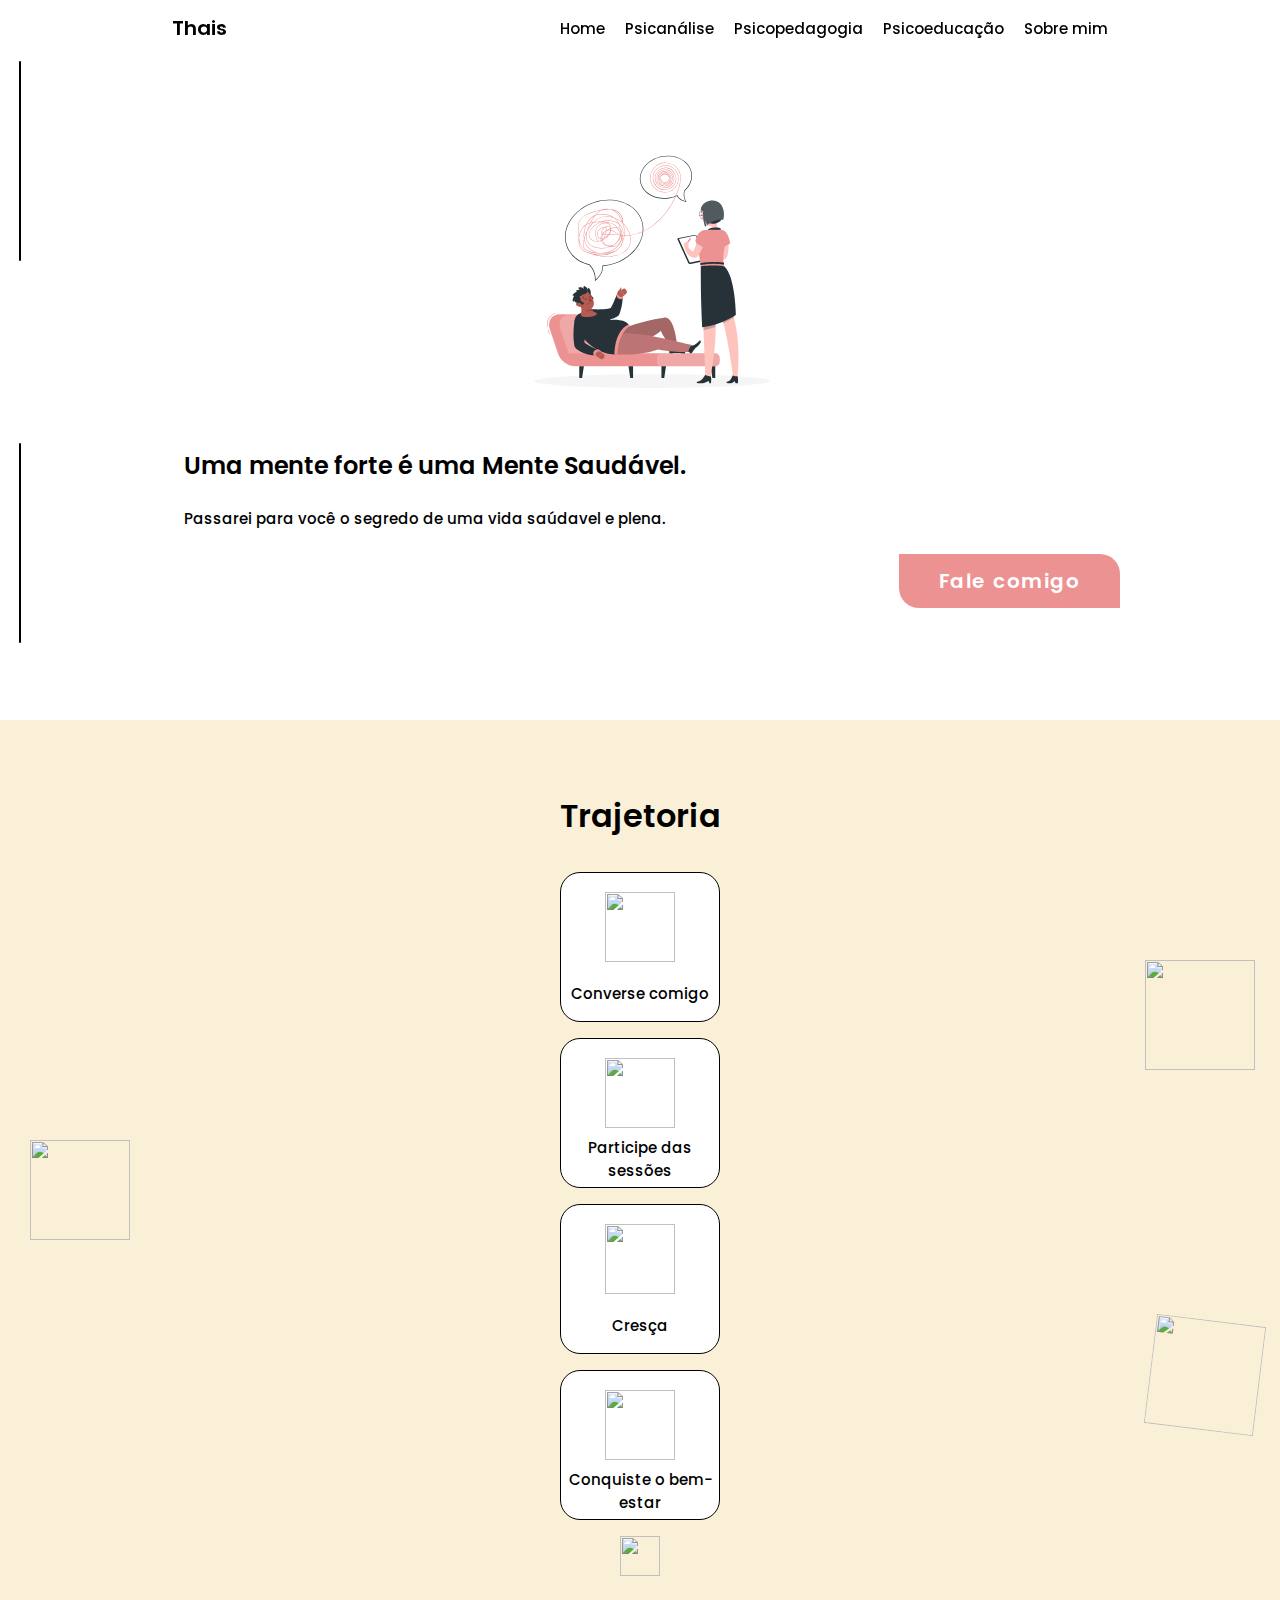
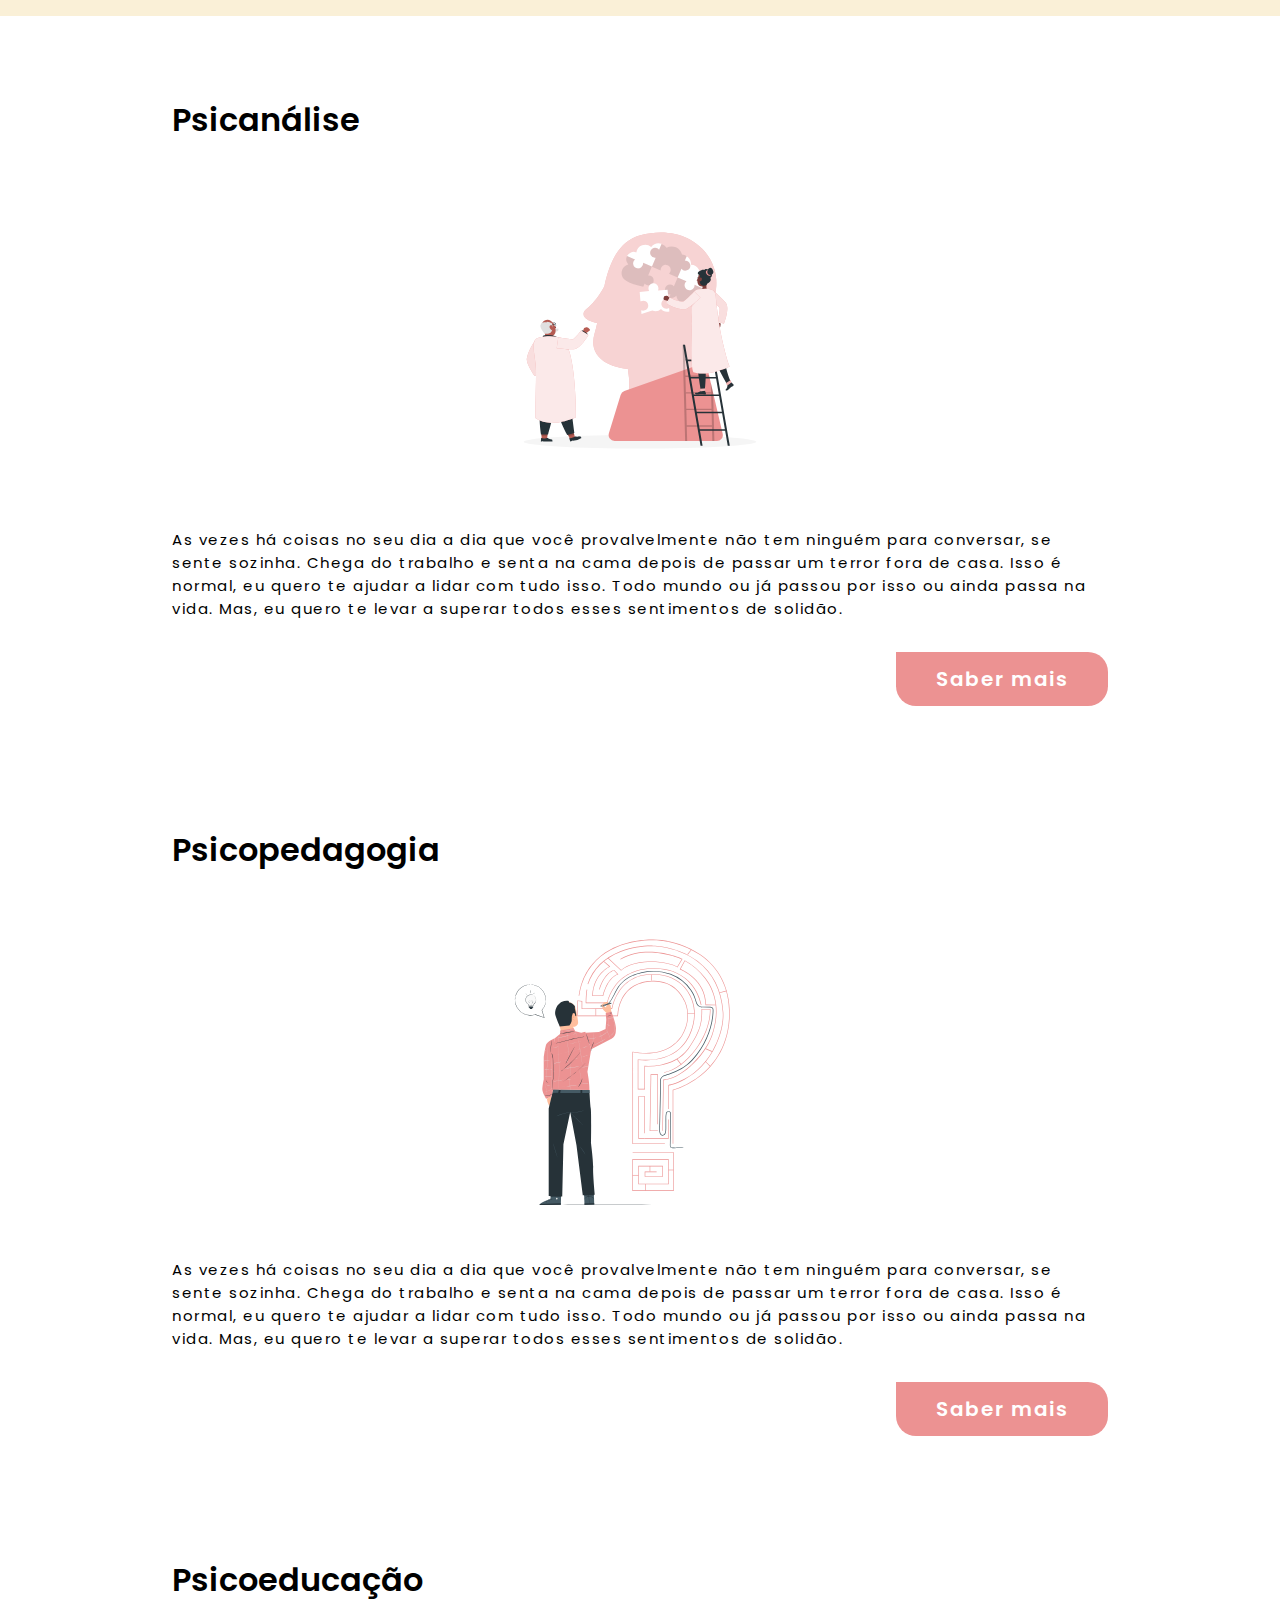
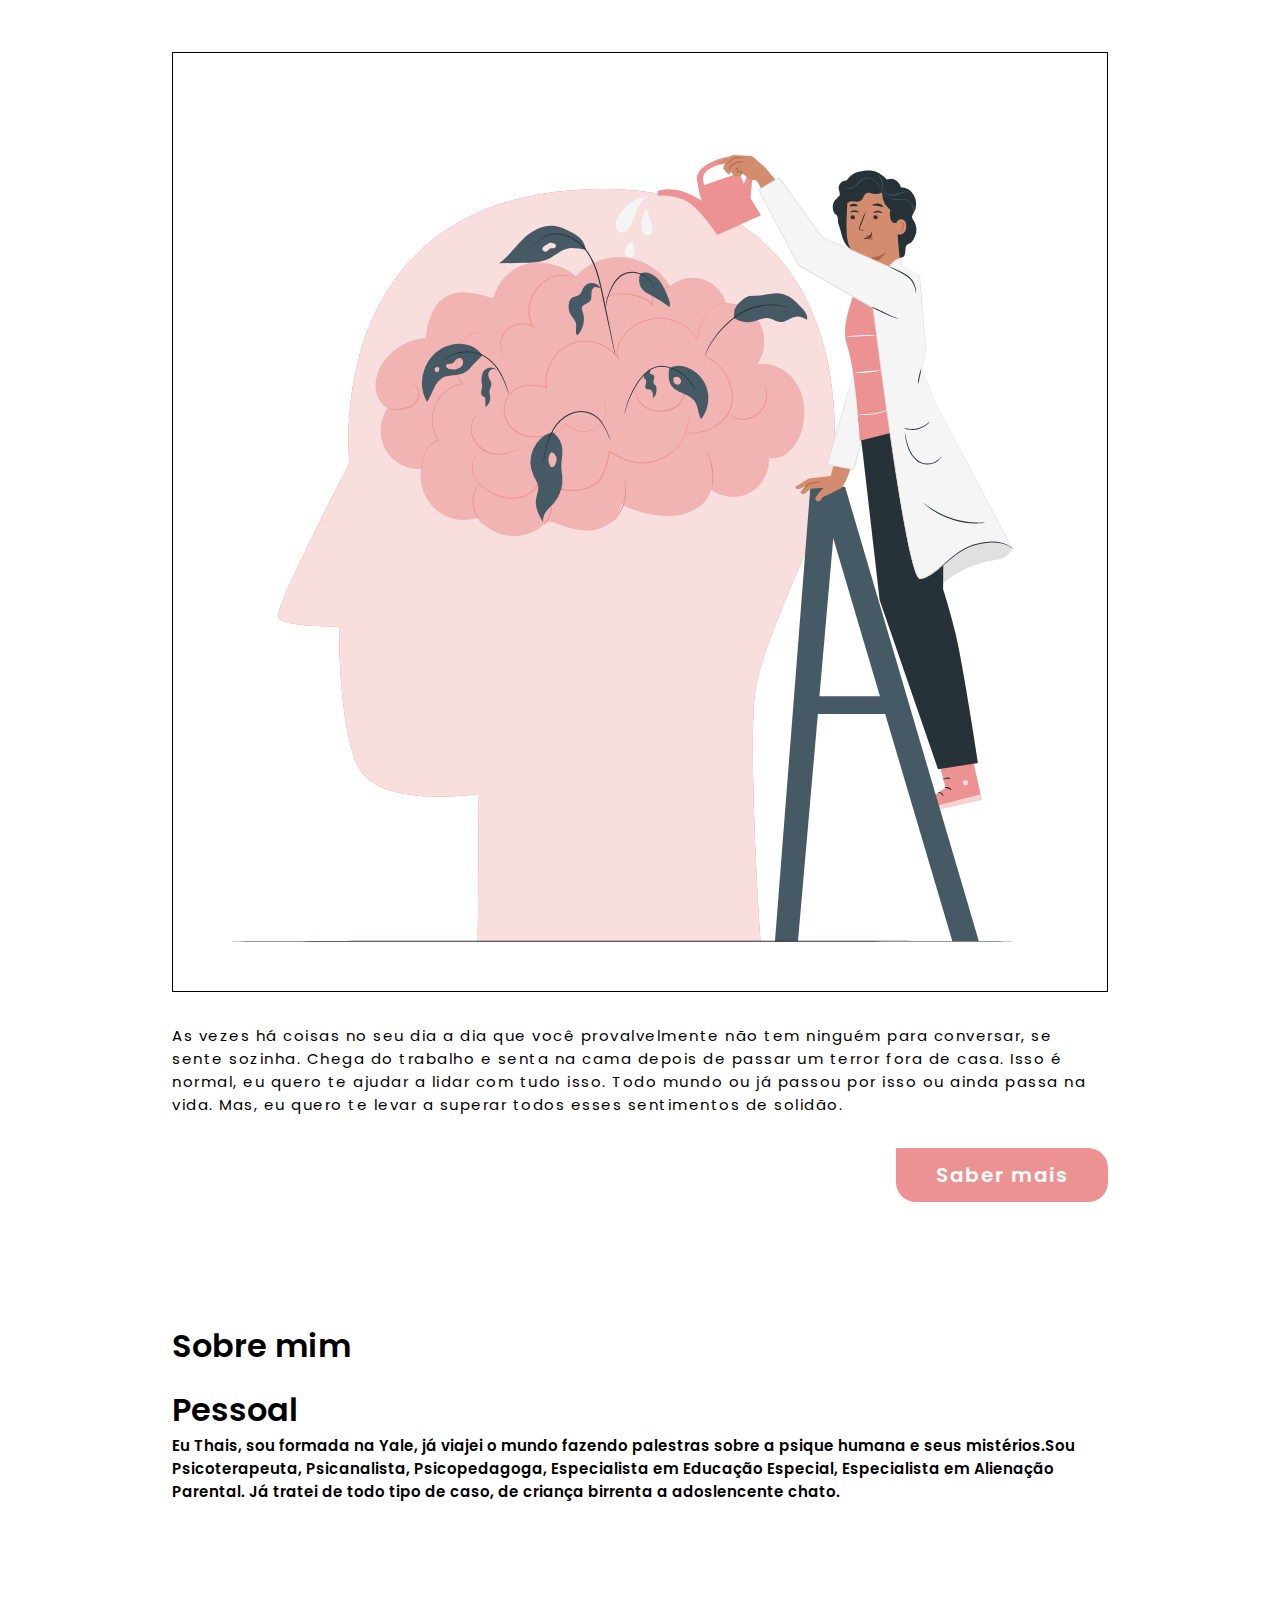
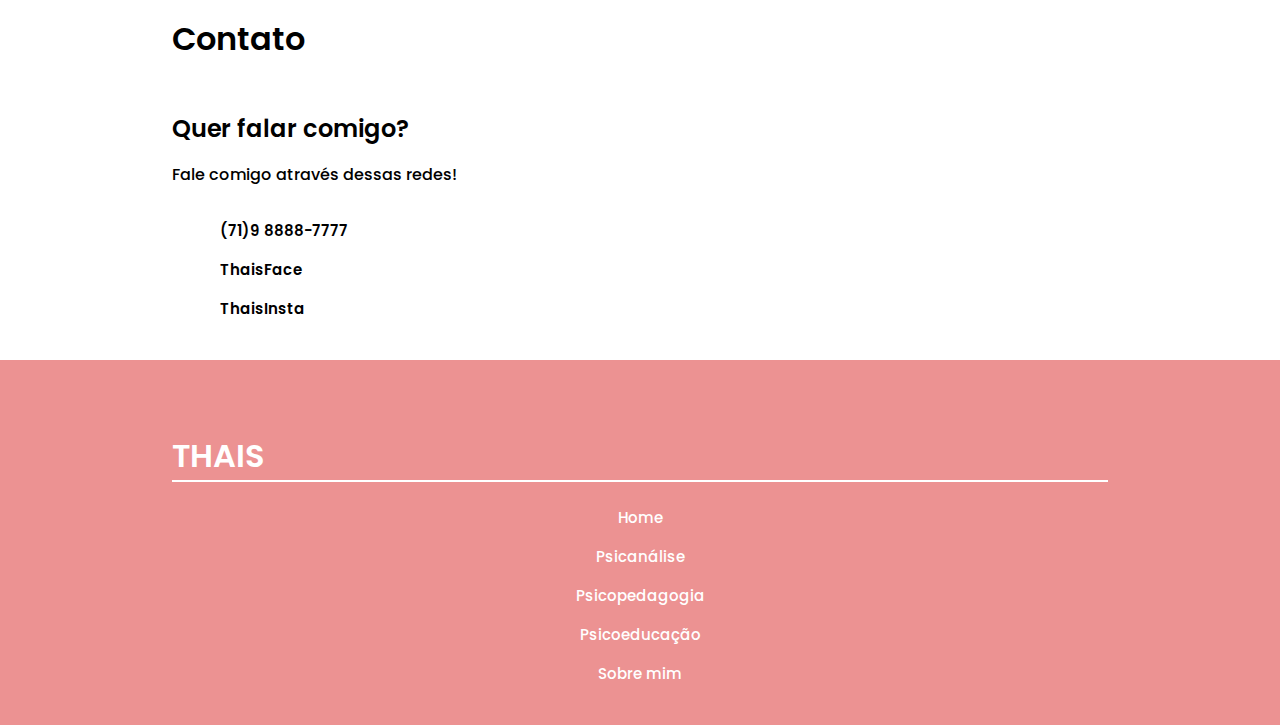
==== index.html @ 8350674f "Consertando responsividade" ====
<!DOCTYPE html>
<html lang="en">
  <head>
    <meta charset="UTF-8" />
    <meta http-equiv="X-UA-Compatible" content="IE=edge" />
    <meta name="viewport" content="width=device-width, initial-scale=1.0" />
    <!-- Link font -->
    <link rel="preconnect" href="https://fonts.googleapis.com" />
    <link rel="preconnect" href="https://fonts.gstatic.com" crossorigin />
    <link
      href="https://fonts.googleapis.com/css2?family=Poppins:wght@300;400;500;600;700&display=swap"
      rel="stylesheet"
    />
    <!-- Link css -->
    <link rel="stylesheet" href="./css/index.css" />

    <title>Thais - PsicoProfissional</title>
  </head>
  <body>
    <header class="header" id="header">
      <nav class="nav container">
        <a href="#" class="nav__logo">Thais</a>
        <div class="nav__container menu">
          <ul class="nav__ul">
            <li class="nav__item">
              <a href="#" class="nav__link">Home</a>
            </li>
            <li class="nav__item">
              <a href="#" class="nav__link">Psicanálise</a>
            </li>
            <li class="nav__item">
              <a href="#" class="nav__link">Psicopedagogia</a>
            </li>
            <li class="nav__item">
              <a href="#" class="nav__link">Psicoeducação</a>
            </li>
            <li class="nav__item">
              <a href="#" class="nav__link">Sobre mim</a>
            </li>
          </ul>
          <box-icon name="x" class="close"></box-icon>
        </div>
        <box-icon name="grid-alt" class="toggle"></box-icon>
      </nav>
    </header>

    <main class="main">
      <section class="home section">
        <img src="./assets/images/blob (3).svg" alt="Blob3" class="blob3" />
        <div class="home__container container">
          <div class="one">
            <div class="img1">
              <img src="/assets/images/image1.svg" alt="">
            </div>
            <!-- <div class="img2"></div> -->
          </div>
          <div class="two">
            <h1>Uma mente forte é uma Mente Saudável.</h1>
            <p>Passarei para você o segredo de uma vida saúdavel e plena.</p>
            <button class="btn-fale-cmg button">Fale comigo</button>
          </div>
        </div>
        <div class="redes">
          <div class="line"></div>
          <div class="social">
            <a href="#" target="_blank" rel="noopener noreferrer">
              <img src="./assets/images/Whatsapp.svg" alt="" />
            </a>
            <a href="#" target="_blank" rel="noopener noreferrer">
              <img src="./assets/images/Facebook.svg" alt="" />
            </a>
            <a href="#" target="_blank" rel="noopener noreferrer">
              <img src="./assets/images/Instagram.svg" alt="" />
            </a>
          </div>
          <div class="line"></div>
        </div>
      </section>

      <div class="three__home section">
        <h1>Trajetoria</h1>
        <img src="./assets/images/CurlyLine1.svg" class="curly1" alt="" />
        <img src="./assets/images/CurlyLine2.svg" class="curly2" alt="" />
        <img src="./assets/images/CurlyLine3.svg" class="curly3" alt="" />

        <div class="boxes">
          <div class="box">
            <img src="./assets/images/Smile.svg" alt="" />
            <p>Converse comigo</p>
          </div>
          <div class="box">
            <img src="./assets/images/Heart.svg" alt="" />
            <p>Participe das sessões</p>
          </div>
          <div class="box">
            <img src="./assets/images/Grow.svg" alt="" />
            <p>Cresça</p>
          </div>
          <div class="box">
            <img src="./assets/images/Pray.svg" alt="" />
            <p>Conquiste o bem-estar</p>
          </div>
          <img src="./assets/images/Crown.svg" class="crown" alt="" />
        </div>
      </div>

      <section class="psicanalise section">
        <div class="psicanalise__container container">
          <h1 class="section-title">Psicanálise</h1>
          <div class="one">
            <img src="/assets/images/image2.svg" alt="">
          </div>
          <div class="two">
            <p
              >As vezes há coisas no seu dia a dia que você provalvelmente não
              tem ninguém para conversar, se sente sozinha. Chega do trabalho e
              senta na cama depois de passar um terror fora de casa. Isso é
              normal, eu quero te ajudar a lidar com tudo isso. Todo mundo ou já
              passou por isso ou ainda passa na vida. Mas, eu quero te levar a
              superar todos esses sentimentos de solidão.</p
            >
          </div>
          <div class="three">
            <button class="button">Saber mais</button>
          </div>
        </div>
      </section>

      <section class="psicopedagogia section">
        <div class="psicopedagogia__container container">
          <h1 class="section-title">Psicopedagogia</h1>
          <div class="one">
            <img src="/assets/images/image3.svg" alt="">
          </div>
          <div class="two">
            <p
              >As vezes há coisas no seu dia a dia que você provalvelmente não
              tem ninguém para conversar, se sente sozinha. Chega do trabalho e
              senta na cama depois de passar um terror fora de casa. Isso é
              normal, eu quero te ajudar a lidar com tudo isso. Todo mundo ou já
              passou por isso ou ainda passa na vida. Mas, eu quero te levar a
              superar todos esses sentimentos de solidão.</p
            >
          </div>
          <div class="three">
            <button class="button">Saber mais</button>
          </div>
        </div>
      </section>

      <section class="psicoeducacao section">
        <div class="psicoeducacao__container container">
          <h1 class="section-title">Psicoeducação</h1>
          <div class="one">
            <img src="/assets/images/image4.svg" alt="">
          </div>
          <div class="two">
            <p
              >As vezes há coisas no seu dia a dia que você provalvelmente não
              tem ninguém para conversar, se sente sozinha. Chega do trabalho e
              senta na cama depois de passar um terror fora de casa. Isso é
              normal, eu quero te ajudar a lidar com tudo isso. Todo mundo ou já
              passou por isso ou ainda passa na vida. Mas, eu quero te levar a
              superar todos esses sentimentos de solidão.</p
            >
          </div>
          <div class="three">
            <button class="button">Saber mais</button>
          </div>
        </div>
      </section>

      <section class="about section">
        <div class="about__container container">
          <h1 class="section-title">Sobre mim</h1>
          <div class="one"></div>
          <div class="two">
            <h1 class="titleChange">Pessoal</h1>
            <p class="textChange"
              >Eu Thais, sou formada na Yale, já viajei o mundo fazendo
              palestras sobre a psique humana e seus mistérios.Sou
              Psicoterapeuta, Psicanalista, Psicopedagoga, Especialista em
              Educação Especial, Especialista em Alienação Parental. Já tratei
              de todo tipo de caso, de criança birrenta a adoslencente chato.</p
            >
          </div>
          <div class="three">
            <div class="toggleOne"></div>
            <div class="toggleTwo"></div>
          </div>
        </div>
      </section>

      <section class="contato section">
        <div class="contato__container container">
          <h1>Contato</h1>
          <div class="one">
            <h1>Quer falar comigo?</h1>
            <h2>Fale comigo através dessas redes!</h2>
          </div>
          <div class="two">
            <div class="redes">
              <a href="#" target="_blank" rel="noopener noreferrer">
                <img src="./assets/images/Whatsapp2.svg" alt="" />
                <p>(71)9 8888-7777</p>
              </a>
              <a href="#" target="_blank" rel="noopener noreferrer">
                <img src="./assets/images/Facebook2.svg" alt="" />
                <p>ThaisFace</p>
              </a>
              <a href="#" target="_blank" rel="noopener noreferrer">
                <img src="./assets/images/Instagram2.svg" alt="" />
                <p>ThaisInsta</p>
              </a>
            </div>
          </div>
        </div>
      </section>
    </main>

    <footer class="footer section">
      <div class="footer__container container">
        <div class="one">
          <h1>thais</h1>
        </div>
        <div class="two">
          <ul>
            <a href="#home">
              <li>Home</li>
            </a>
            <a href="#psicanalise">
              <li>Psicanálise</li>
            </a>
            <a href="#psicopedagogia">
              <li>Psicopedagogia</li>
            </a>
            <a href="#psicoeducacao">
              <li>Psicoeducação</li>
            </a>
            <a href="#about">
              <li>Sobre mim</li>
            </a>
          </ul>
        </div>
      </div>
    </footer>

    <script type="module" src="js/index.js"></script>
    <!-- Link Icons -->
    <script src="https://unpkg.com/boxicons@2.1.2/dist/boxicons.js"></script>
  </body>
</html>
---- css/index.css ----
* {
  padding: 0;
  margin: 0;
  box-sizing: border-box;
}

html {
  scroll-behavior: smooth;
}

body {
  background-color: #fff;
}

h1,
h2,
h3,
h4 {
  font-family: "Poppins", sans-serif;
  font-weight: 600;
  text-decoration: none;
  cursor: default;
  pointer-events: none;
}

p {
  font-family: "Poppins", sans-serif;
  font-size: 0.938rem;
  font-weight: 600;
  cursor: default;
  pointer-events: none;
}

ul {
  list-style: none;
}

input,
textarea,
button {
  outline: none;
  border: none;
  background-color: #fff;
}

button {
  cursor: pointer;
}

img {
  width: 100%;
}

a {
  color: #000;
  text-decoration: none;
  cursor: pointer;
}

.container {
  width: 100%;
  max-width: 968px;
  padding: 0 1rem;
}

.section {
  padding: 4.5rem 0 2.5rem;
  height: calc(100% + 100vh);
  display: flex;
  align-items: flex-start;
  justify-content: center;
}

.section-title {
  margin: 0.5rem 0 1rem 0;
}

.show-menu {
  right: 0 !important;
  transition: ease-in-out 0.3s;
}

.button {
  background-color: #ec9292;
  color: #fff;
  font-family: "Poppins", sans-serif;
  font-size: 1.25rem;
  font-weight: 600;
  letter-spacing: 1.5px;
  transition: ease-in-out 0.3s;
}

.colorOrange {
  background-color: #ffd9c0 !important;
  transition: ease-in-out 0.3s;
}

.colorGray {
  background-color: rgb(190, 190, 190) !important;
  transition: ease-in-out 0.3s;
}

.header {
  position: fixed;
  top: 0;
  left: 0;
  width: 100%;
  height: 3.5rem;
  z-index: 100;
  background: transparent;
  backdrop-filter: blur(4px);
  display: flex;
  align-items: center;
  justify-content: center;
  flex-direction: row;
}
.header .nav {
  height: 100%;
  display: flex;
  align-items: center;
  justify-content: space-between;
  flex-direction: row;
}
.header .nav__logo {
  font-family: "Poppins", sans-serif;
  font-size: 1.25rem;
  font-weight: 600;
}
.header .nav__container {
  position: relative;
}
@media (max-width: 47.9375rem) {
  .header .nav__container {
    position: fixed;
    top: 0;
    right: -80%;
    width: 70%;
    height: 100vh;
    z-index: 100;
    background-color: #fff;
    box-shadow: -1px 0px 5px 0px rgba(255, 217, 192, 0.6980392157);
    transition: ease-in-out 0.3s;
  }
}
.header .nav__ul {
  display: flex;
  align-items: flex-start;
  justify-content: center;
  flex-direction: column;
  row-gap: 2rem;
  padding: 4rem 0 0 2rem;
}
@media (min-width: 48rem) {
  .header .nav__ul {
    align-items: center;
    flex-direction: row;
    column-gap: 1.25rem;
    padding: 0;
  }
}
.header .nav__item {
  font-family: "Poppins", sans-serif;
  font-size: 0.938rem;
  font-weight: 500;
}
.header .nav__link {
  position: relative;
  transition: ease-in-out 0.3s;
}
.header .nav__link::before {
  content: "";
  position: absolute;
  bottom: -3.5px;
  left: 0;
  background-color: #faf0d7;
  width: 100%;
  height: 3px;
  transform: scaleX(0);
  transform-origin: left;
  transition: transform;
  transition: ease-in-out 0.3s;
  border-radius: 1rem;
}
.header .nav__link:hover::before {
  transform: scaleX(1);
}

@media (min-width: 48rem) {
  .toggle,
.close {
    display: none;
  }
}

.close {
  position: absolute;
  top: 30px;
  right: 35px;
  font-family: "Poppins", sans-serif;
  font-size: 1rem;
  font-weight: 400;
}

.home {
  position: relative;
  overflow: hidden;
  padding-left: 1.5rem;
  margin-top: 3.5rem;
  flex-direction: column;
}
@media (min-width: 48rem) {
  .home {
    flex-direction: row;
  }
}
.home .blob3 {
  z-index: -1;
  position: absolute;
  width: 43.75rem;
  top: -150px;
  left: -70px;
}
.home .redes {
  position: absolute;
  left: 0;
  top: 0;
  display: flex;
  align-items: center;
  justify-content: center;
  flex-direction: row;
  flex-direction: column;
  width: 30px;
  height: 100%;
  row-gap: 2rem;
  padding-left: 10px;
}
.home .redes .line {
  background-color: #000;
  height: 12.5rem;
  width: 2px;
  border-radius: 30px;
}
.home .redes .social {
  display: flex;
  align-items: center;
  justify-content: center;
  flex-direction: row;
  flex-direction: column;
  row-gap: 2rem;
  width: 1.875rem;
}
.home__container {
  display: grid;
  gap: 1rem;
  grid-template-columns: 1fr;
  grid-template-rows: 1fr auto;
}
.home__container .one {
  display: grid;
  gap: 0;
  grid-template-columns: repeat(2, 1fr);
  grid-template-rows: repeat(2, 1fr);
}
.home__container .one .img1 {
  grid-column: 1/span 2;
  grid-row: 1/span 2;
  justify-self: center;
}
.home__container .one .img1 img {
  height: 100%;
}
.home__container .one .img2 {
  border-radius: 0 20px 20px 20px;
  grid-column: 1/span 2;
  grid-row: 1/span 2;
  justify-self: center;
  margin: 10rem 4rem 0 0;
}
.home__container .two {
  display: grid;
  gap: 1.5rem;
  grid-template-columns: repeat(2, 1fr);
  grid-template-rows: auto auto 1fr;
}
.home__container .two h1 {
  font-family: "Poppins", sans-serif;
  font-size: 1.5rem;
  font-weight: 600;
  grid-column: 1/span 2;
  grid-row: 1;
}
.home__container .two p {
  font-family: "Poppins", sans-serif;
  font-size: 0.938rem;
  font-weight: 500;
  grid-column: 1/span 2;
  grid-row: 2;
}
.home__container .two button {
  grid-column: 1/span 2;
  grid-row: 3;
  justify-self: flex-end;
  padding: 0.75rem 2.5rem;
  border-radius: 0 20px 0 20px;
}
.home__container .two button:hover {
  background-color: #f4bfbf;
}

.three__home {
  background-color: #faf0d7;
  width: 100%;
  margin-top: 4.5rem;
  display: grid;
  gap: 2rem;
  position: relative;
}
.three__home .curly1,
.three__home .curly2,
.three__home .curly3 {
  width: 100px;
  height: 100px;
  position: absolute;
}
.three__home .curly1 {
  top: 15rem;
  right: 1.5625rem;
}
.three__home .curly2 {
  top: 26.25rem;
  left: 1.875rem;
}
.three__home .curly3 {
  top: 37.5rem;
  right: 1.25rem;
  transform: rotate(7deg);
}
.three__home .curly1,
.three__home .curly3 {
  width: 110px;
  height: 110px;
}
.three__home .crown {
  width: 40px;
  height: 40px;
  bottom: 0;
  left: 10.3125rem;
}
.three__home .boxes {
  display: grid;
  gap: 1rem;
  grid-template-columns: 1fr;
  justify-items: center;
}
.three__home .boxes .box {
  border: 1px solid #000;
  height: 9.375rem;
  width: 10rem;
  display: grid;
  gap: 0;
  grid-template-columns: 1fr;
  grid-template-rows: 1fr 30%;
  justify-items: center;
  align-items: center;
  border-radius: 20px;
  padding: 0.5rem 0;
  background-color: #fff;
}
.three__home .boxes .box img {
  width: 4.375rem;
  height: 4.375rem;
}
.three__home .boxes .box p {
  font-family: "Poppins", sans-serif;
  font-size: 0.938rem;
  font-weight: 500;
  text-align: center;
}

.psicanalise__container {
  display: grid;
  gap: 2rem;
  grid-template-columns: 1fr;
  grid-template-rows: 1fr auto auto;
}
.psicanalise__container h1 {
  font-family: "Poppins", sans-serif;
  font-size: 2rem;
  font-weight: 600;
}
.psicanalise__container .one {
  justify-self: center;
}
.psicanalise__container .two p {
  font-family: "Poppins", sans-serif;
  font-size: 0.938rem;
  font-weight: 400;
  letter-spacing: 1.5px;
  align-self: center;
}
.psicanalise__container .three {
  display: grid;
  gap: 2rem;
  grid-template-columns: repeat(2, 1fr);
}
.psicanalise__container .three button {
  grid-column: 1/span 2;
  justify-self: flex-end;
  border-radius: 0 20px 20px 20px;
  padding: 0.75rem 2.5rem;
}

.psicopedagogia__container {
  position: relative;
  display: grid;
  gap: 2rem;
  grid-template-columns: 1fr;
  grid-template-rows: 1fr auto auto;
}
.psicopedagogia__container h1 {
  font-family: "Poppins", sans-serif;
  font-size: 2rem;
  font-weight: 600;
}
.psicopedagogia__container .one {
  justify-self: center;
}
.psicopedagogia__container .two p {
  font-family: "Poppins", sans-serif;
  font-size: 0.938rem;
  font-weight: 400;
  letter-spacing: 1.5px;
  align-self: center;
}
.psicopedagogia__container .three {
  display: grid;
  gap: 2rem;
  grid-template-columns: repeat(2, 1fr);
}
.psicopedagogia__container .three button {
  grid-column: 1/span 2;
  justify-self: flex-end;
  border-radius: 0 20px 20px 20px;
  padding: 0.75rem 2.5rem;
}

.psicoeducacao__container {
  display: grid;
  gap: 2rem;
  grid-template-columns: 1fr;
  grid-template-rows: 1fr auto auto;
  position: relative;
}
.psicoeducacao__container h1 {
  font-family: "Poppins", sans-serif;
  font-size: 2rem;
  font-weight: 600;
}
.psicoeducacao__container .one {
  border: 1px solid #000;
}
.psicoeducacao__container .two p {
  font-family: "Poppins", sans-serif;
  font-size: 0.938rem;
  font-weight: 400;
  letter-spacing: 1.5px;
  align-self: center;
}
.psicoeducacao__container .three {
  display: grid;
  gap: 2rem;
  grid-template-columns: repeat(2, 1fr);
}
.psicoeducacao__container .three button {
  grid-column: 1/span 2;
  justify-self: flex-end;
  border-radius: 0 20px 20px 20px;
  padding: 0.75rem 2.5rem;
}

.contato__container {
  display: grid;
  gap: 2rem;
  grid-template-columns: 1fr;
  grid-template-rows: 1fr auto;
}
.contato__container h1 {
  font-family: "Poppins", sans-serif;
  font-size: 2rem;
  font-weight: 600;
}
.contato__container .one h1 {
  font-family: "Poppins", sans-serif;
  font-size: 1.5rem;
  font-weight: 600;
  padding: 1rem 0;
}
.contato__container .one h2 {
  font-family: "Poppins", sans-serif;
  font-size: 1rem;
  font-weight: 500;
}
.contato__container .two .redes {
  display: grid;
  gap: 1rem;
  grid-template-columns: 1fr;
  grid-template-rows: auto auto 1fr;
  width: 100%;
}
.contato__container .two .redes a {
  display: grid;
  gap: 0.5rem;
  grid-template-columns: auto 1fr;
  align-items: center;
}
.contato__container .two .redes a img {
  width: 2.5rem;
}

.footer {
  background-color: #ec9292;
}
.footer__container {
  display: grid;
  gap: 1.5rem;
  grid-template-columns: 1fr;
  grid-template-rows: 1fr auto;
}
.footer__container .one h1,
.footer__container .one a,
.footer__container .two h1,
.footer__container .two a {
  color: #fff;
}
.footer__container .one h1 {
  text-transform: uppercase;
  border-bottom: 2px solid #fff;
}
.footer__container .two ul {
  display: grid;
  gap: 1rem;
}
.footer__container .two ul a {
  text-align: center;
}
.footer__container .two ul a li {
  font-family: "Poppins", sans-serif;
  font-size: 0.938rem;
  font-weight: 500;
}

/*# sourceMappingURL=index.css.map */
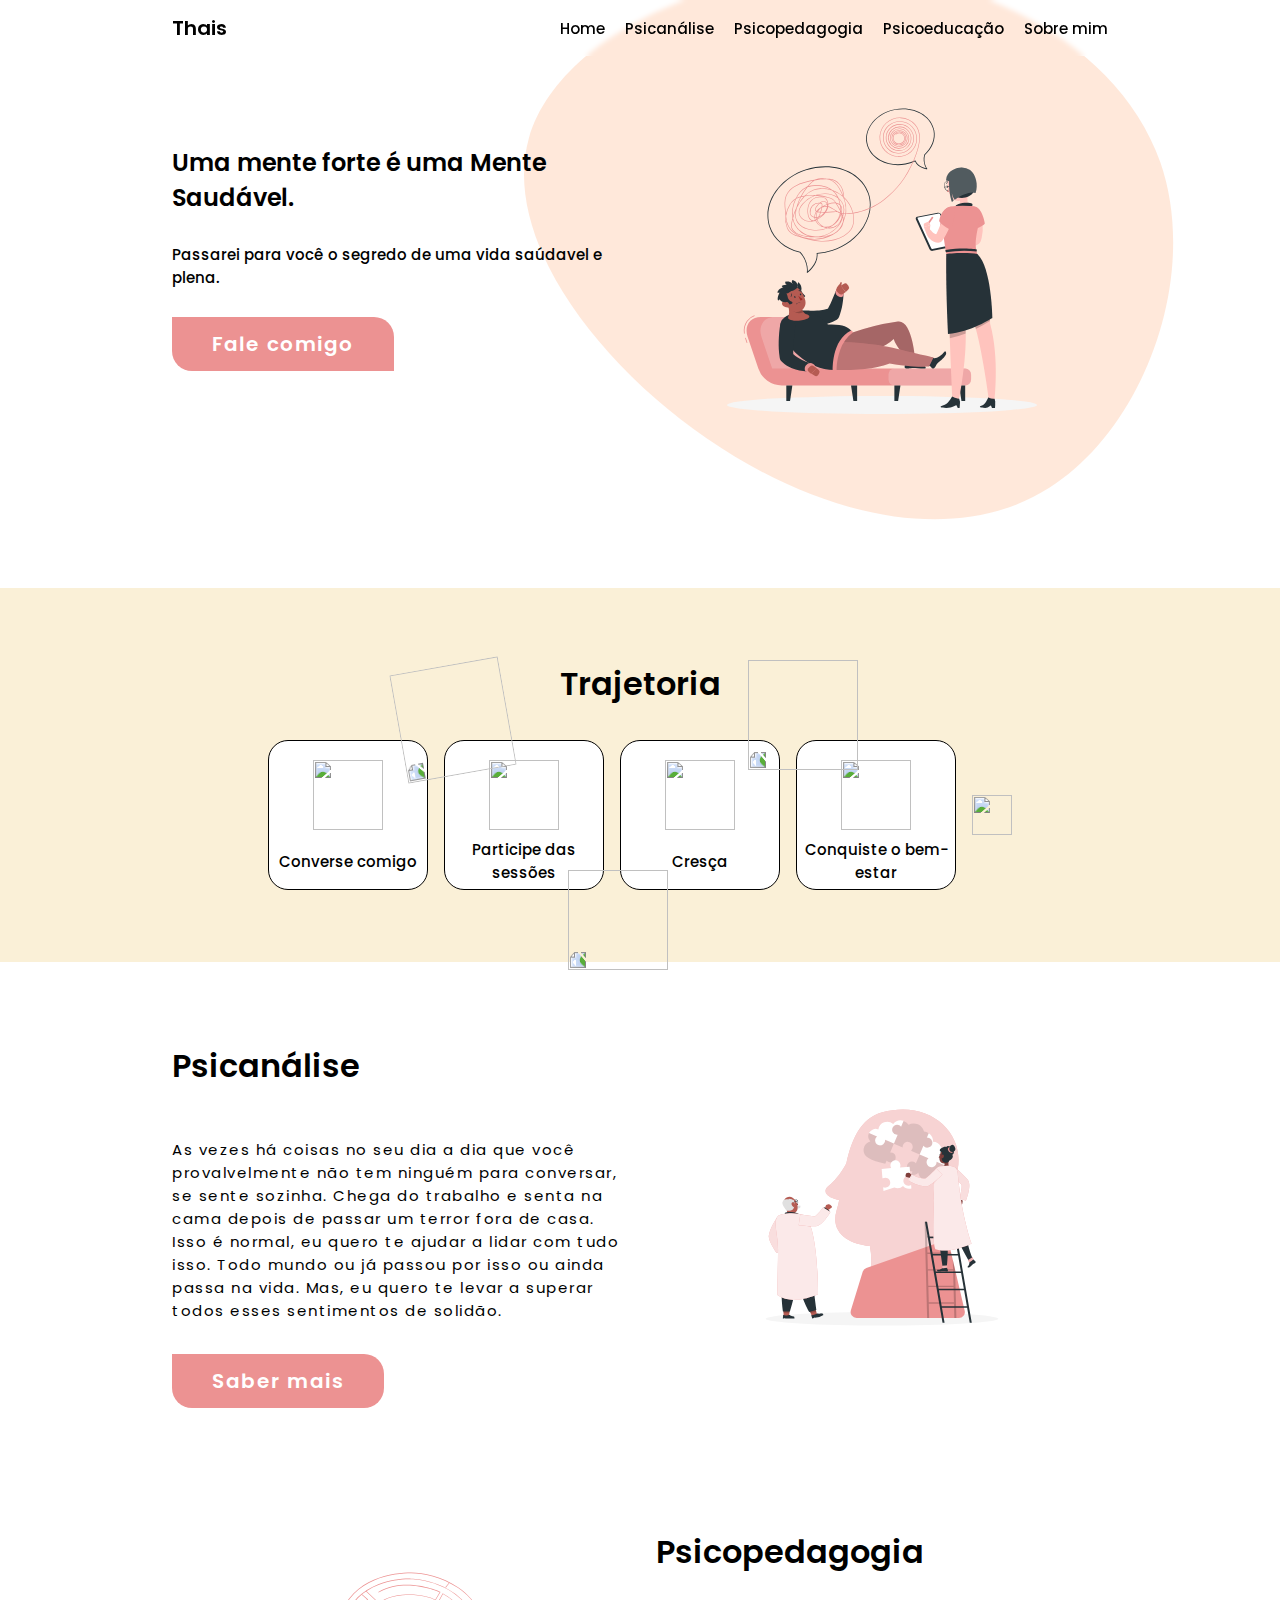
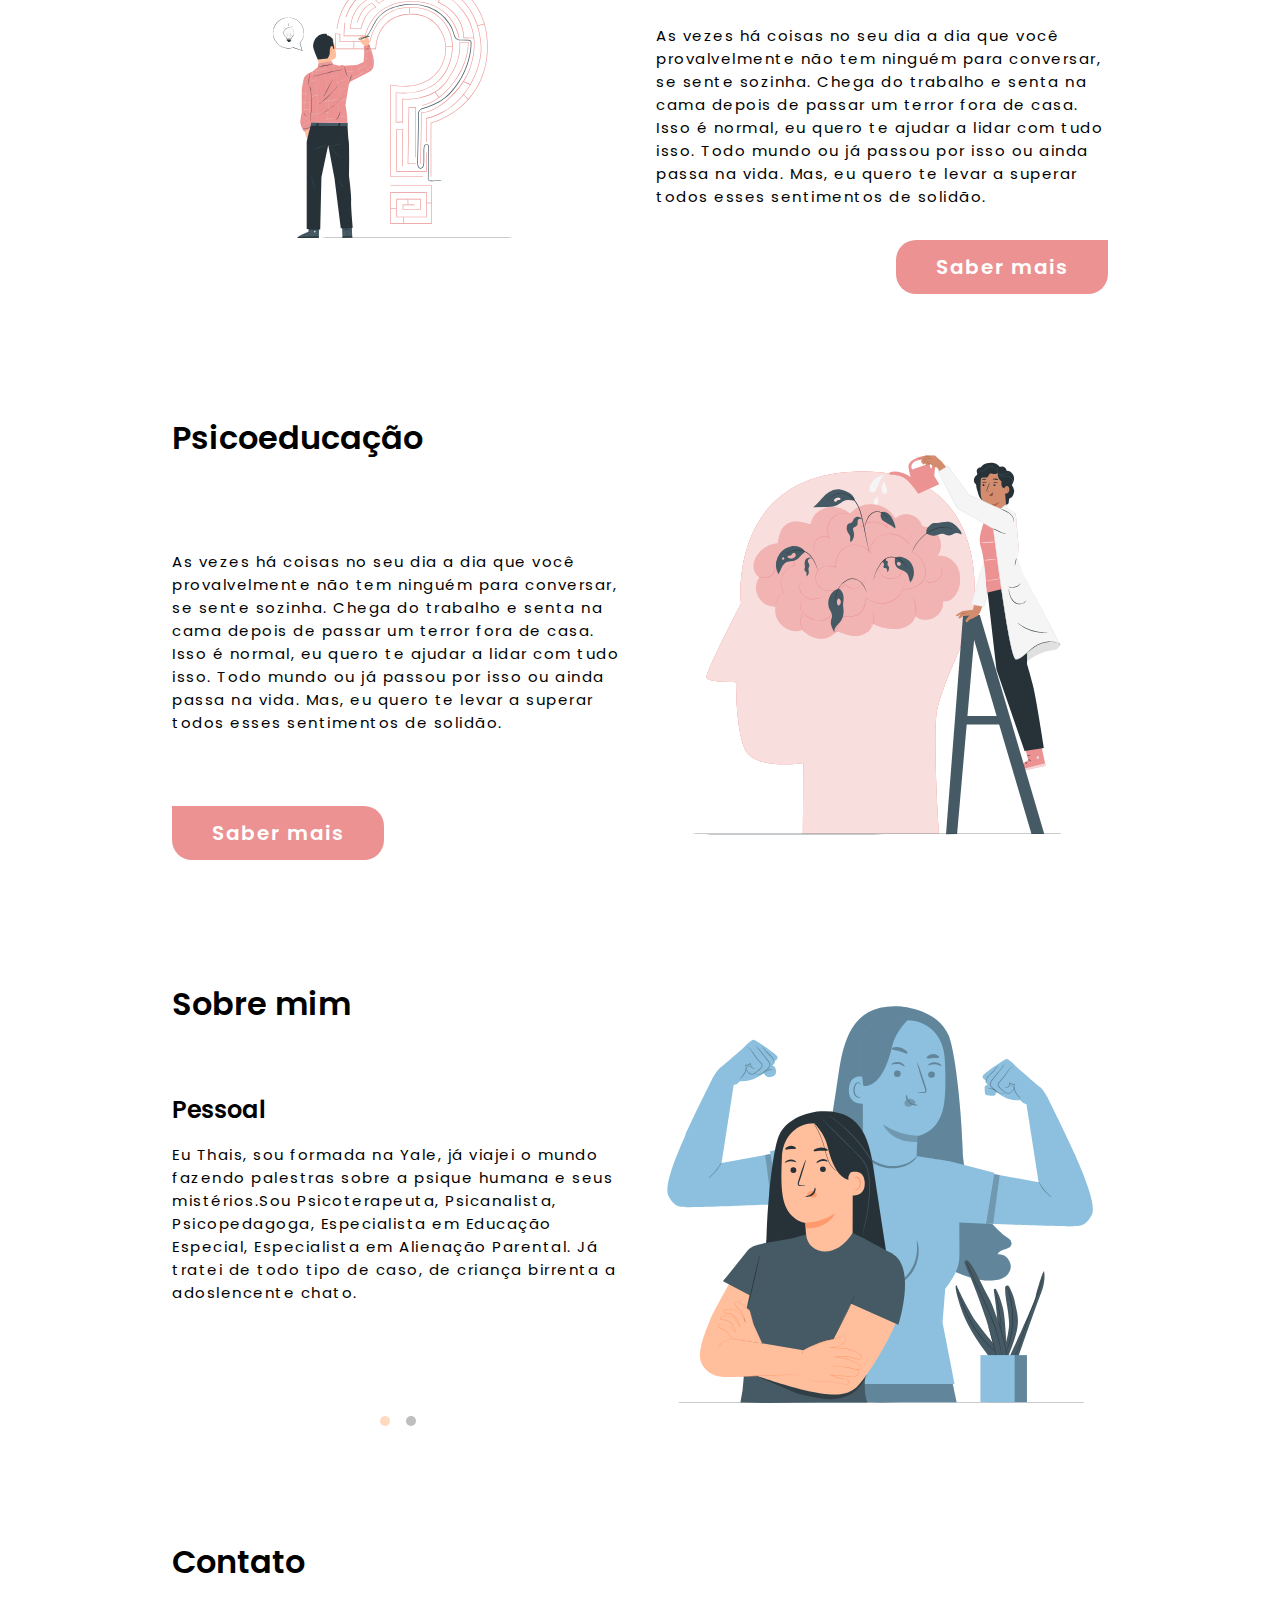
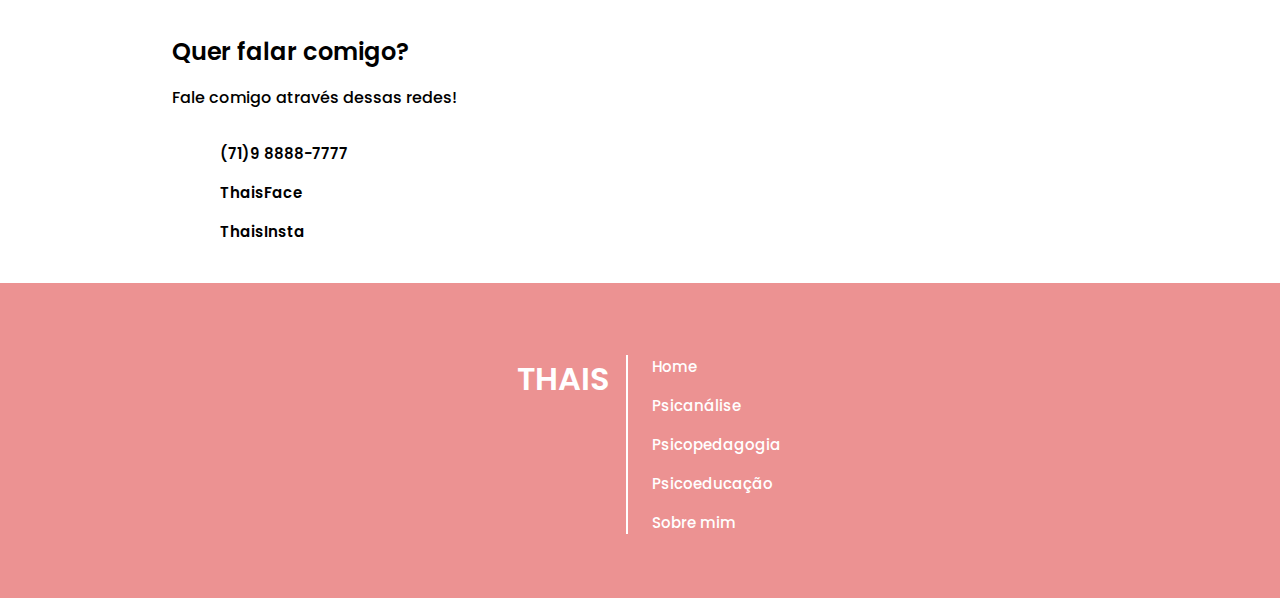
==== commit 92b9bfb3: "Finalizando estrutura" ====
--- a/index.html
+++ b/index.html
@@ -23,19 +23,19 @@
         <div class="nav__container menu">
           <ul class="nav__ul">
             <li class="nav__item">
-              <a href="#" class="nav__link">Home</a>
-            </li>
-            <li class="nav__item">
-              <a href="#" class="nav__link">Psicanálise</a>
-            </li>
-            <li class="nav__item">
-              <a href="#" class="nav__link">Psicopedagogia</a>
-            </li>
-            <li class="nav__item">
-              <a href="#" class="nav__link">Psicoeducação</a>
-            </li>
-            <li class="nav__item">
-              <a href="#" class="nav__link">Sobre mim</a>
+              <a href="#home" class="nav__link">Home</a>
+            </li>
+            <li class="nav__item">
+              <a href="#psicanalise" class="nav__link">Psicanálise</a>
+            </li>
+            <li class="nav__item">
+              <a href="#psicopedagogia" class="nav__link">Psicopedagogia</a>
+            </li>
+            <li class="nav__item">
+              <a href="#psicoeducacao" class="nav__link">Psicoeducação</a>
+            </li>
+            <li class="nav__item">
+              <a href="#about" class="nav__link">Sobre mim</a>
             </li>
           </ul>
           <box-icon name="x" class="close"></box-icon>
@@ -45,45 +45,42 @@
     </header>
 
     <main class="main">
-      <section class="home section">
-        <img src="./assets/images/blob (3).svg" alt="Blob3" class="blob3" />
+      <section class="home section" id="home">
         <div class="home__container container">
-          <div class="one">
-            <div class="img1">
-              <img src="/assets/images/image1.svg" alt="">
-            </div>
-            <!-- <div class="img2"></div> -->
+          <img src="./assets/images/blob (3).svg" alt="Blob3" class="blob3" />
+          <div class="one">
+            <img src="/assets/images/image1.svg" alt="" />
           </div>
           <div class="two">
             <h1>Uma mente forte é uma Mente Saudável.</h1>
             <p>Passarei para você o segredo de uma vida saúdavel e plena.</p>
             <button class="btn-fale-cmg button">Fale comigo</button>
           </div>
-        </div>
-        <div class="redes">
-          <div class="line"></div>
-          <div class="social">
-            <a href="#" target="_blank" rel="noopener noreferrer">
-              <img src="./assets/images/Whatsapp.svg" alt="" />
-            </a>
-            <a href="#" target="_blank" rel="noopener noreferrer">
-              <img src="./assets/images/Facebook.svg" alt="" />
-            </a>
-            <a href="#" target="_blank" rel="noopener noreferrer">
-              <img src="./assets/images/Instagram.svg" alt="" />
-            </a>
-          </div>
-          <div class="line"></div>
+          <!-- <div class="redes">
+            <div class="line"></div>
+            <div class="social">
+              <a href="#" target="_blank" rel="noopener noreferrer">
+                <img src="./assets/images/Whatsapp.svg" alt="" />
+              </a>
+              <a href="#" target="_blank" rel="noopener noreferrer">
+                <img src="./assets/images/Facebook.svg" alt="" />
+              </a>
+              <a href="#" target="_blank" rel="noopener noreferrer">
+                <img src="./assets/images/Instagram.svg" alt="" />
+              </a>
+            </div>
+            <div class="line"></div>
+          </div> -->
         </div>
       </section>
 
       <div class="three__home section">
         <h1>Trajetoria</h1>
-        <img src="./assets/images/CurlyLine1.svg" class="curly1" alt="" />
-        <img src="./assets/images/CurlyLine2.svg" class="curly2" alt="" />
-        <img src="./assets/images/CurlyLine3.svg" class="curly3" alt="" />
 
         <div class="boxes">
+          <img src="./assets/images/CurlyLine1.svg" class="curly1" alt="" />
+          <img src="./assets/images/CurlyLine2.svg" class="curly2" alt="" />
+          <img src="./assets/images/CurlyLine3.svg" class="curly3" alt="" />
           <div class="box">
             <img src="./assets/images/Smile.svg" alt="" />
             <p>Converse comigo</p>
@@ -104,11 +101,11 @@
         </div>
       </div>
 
-      <section class="psicanalise section">
+      <section class="psicanalise section" id="psicanalise">
         <div class="psicanalise__container container">
           <h1 class="section-title">Psicanálise</h1>
           <div class="one">
-            <img src="/assets/images/image2.svg" alt="">
+            <img src="/assets/images/image2.svg" alt="" />
           </div>
           <div class="two">
             <p
@@ -126,11 +123,11 @@
         </div>
       </section>
 
-      <section class="psicopedagogia section">
+      <section class="psicopedagogia section" id="psicopedagogia">
         <div class="psicopedagogia__container container">
           <h1 class="section-title">Psicopedagogia</h1>
           <div class="one">
-            <img src="/assets/images/image3.svg" alt="">
+            <img src="/assets/images/image3.svg" alt="" />
           </div>
           <div class="two">
             <p
@@ -148,11 +145,11 @@
         </div>
       </section>
 
-      <section class="psicoeducacao section">
+      <section class="psicoeducacao section" id="psicoeducacao">
         <div class="psicoeducacao__container container">
           <h1 class="section-title">Psicoeducação</h1>
           <div class="one">
-            <img src="/assets/images/image4.svg" alt="">
+            <img src="/assets/images/image4.svg" alt="" />
           </div>
           <div class="two">
             <p
@@ -170,10 +167,12 @@
         </div>
       </section>
 
-      <section class="about section">
+      <section class="about section" id="about">
         <div class="about__container container">
           <h1 class="section-title">Sobre mim</h1>
-          <div class="one"></div>
+          <div class="one">
+            <img src="/assets/images/self.svg" alt="" />
+          </div>
           <div class="two">
             <h1 class="titleChange">Pessoal</h1>
             <p class="textChange"
@@ -191,7 +190,7 @@
         </div>
       </section>
 
-      <section class="contato section">
+      <section class="contato section" id="contato">
         <div class="contato__container container">
           <h1>Contato</h1>
           <div class="one">
--- a/css/index.css
+++ b/css/index.css
@@ -108,7 +108,7 @@
   height: 3.5rem;
   z-index: 100;
   background: transparent;
-  backdrop-filter: blur(4px);
+  backdrop-filter: blur(2.5px);
   display: flex;
   align-items: center;
   justify-content: center;
@@ -204,8 +204,6 @@
 .home {
   position: relative;
   overflow: hidden;
-  padding-left: 1.5rem;
-  margin-top: 3.5rem;
   flex-direction: column;
 }
 @media (min-width: 48rem) {
@@ -213,74 +211,64 @@
     flex-direction: row;
   }
 }
-.home .blob3 {
+@media (min-width: 64rem) {
+  .home {
+    overflow: visible;
+  }
+}
+.home__container {
+  display: grid;
+  gap: 2rem;
+  grid-template-columns: 1fr;
+  grid-template-rows: 1fr auto;
+  position: relative;
+}
+@media (min-width: 48rem) {
+  .home__container {
+    grid-template-columns: repeat(2, 1fr);
+    align-items: center;
+  }
+}
+.home__container .blob3 {
   z-index: -1;
   position: absolute;
-  width: 43.75rem;
-  top: -150px;
-  left: -70px;
-}
-.home .redes {
-  position: absolute;
-  left: 0;
+  width: 25rem;
   top: 0;
-  display: flex;
+  right: -3.125rem;
+}
+@media (min-width: 48rem) {
+  .home__container .blob3 {
+    width: 28.125rem;
+    right: -6.25rem;
+  }
+}
+@media (min-width: 64rem) {
+  .home__container .blob3 {
+    width: 40.625rem;
+    top: -6.25rem;
+    right: -3.125rem;
+  }
+}
+@media (min-width: 48rem) {
+  .home__container .one {
+    grid-column: 2;
+    grid-row: 1/span 2;
+    justify-self: center;
+    order: 2;
+    width: 25rem;
+  }
+}
+.home__container .two {
+  display: grid;
+  gap: 1rem;
+  grid-template-columns: repeat(2, 1fr);
+  grid-template-rows: 1fr 1fr auto;
   align-items: center;
-  justify-content: center;
-  flex-direction: row;
-  flex-direction: column;
-  width: 30px;
-  height: 100%;
-  row-gap: 2rem;
-  padding-left: 10px;
-}
-.home .redes .line {
-  background-color: #000;
-  height: 12.5rem;
-  width: 2px;
-  border-radius: 30px;
-}
-.home .redes .social {
-  display: flex;
-  align-items: center;
-  justify-content: center;
-  flex-direction: row;
-  flex-direction: column;
-  row-gap: 2rem;
-  width: 1.875rem;
-}
-.home__container {
-  display: grid;
-  gap: 1rem;
-  grid-template-columns: 1fr;
-  grid-template-rows: 1fr auto;
-}
-.home__container .one {
-  display: grid;
-  gap: 0;
-  grid-template-columns: repeat(2, 1fr);
-  grid-template-rows: repeat(2, 1fr);
-}
-.home__container .one .img1 {
-  grid-column: 1/span 2;
-  grid-row: 1/span 2;
-  justify-self: center;
-}
-.home__container .one .img1 img {
-  height: 100%;
-}
-.home__container .one .img2 {
-  border-radius: 0 20px 20px 20px;
-  grid-column: 1/span 2;
-  grid-row: 1/span 2;
-  justify-self: center;
-  margin: 10rem 4rem 0 0;
-}
-.home__container .two {
-  display: grid;
-  gap: 1.5rem;
-  grid-template-columns: repeat(2, 1fr);
-  grid-template-rows: auto auto 1fr;
+}
+@media (min-width: 48rem) {
+  .home__container .two {
+    order: 1;
+  }
 }
 .home__container .two h1 {
   font-family: "Poppins", sans-serif;
@@ -303,6 +291,11 @@
   padding: 0.75rem 2.5rem;
   border-radius: 0 20px 0 20px;
 }
+@media (min-width: 48rem) {
+  .home__container .two button {
+    justify-self: flex-start;
+  }
+}
 .home__container .two button:hover {
   background-color: #f4bfbf;
 }
@@ -311,46 +304,80 @@
   background-color: #faf0d7;
   width: 100%;
   margin-top: 4.5rem;
-  display: grid;
-  gap: 2rem;
+  padding: 4.5rem 0;
+  display: grid;
+  gap: 2rem;
+}
+.three__home h1 {
+  text-align: center;
+}
+.three__home .boxes {
+  display: grid;
+  gap: 1rem;
+  grid-template-columns: 1fr;
+  justify-items: center;
   position: relative;
 }
-.three__home .curly1,
-.three__home .curly2,
-.three__home .curly3 {
+@media (min-width: 48rem) {
+  .three__home .boxes {
+    grid-template-columns: 1fr 1fr 1fr 1fr auto;
+    align-items: center;
+  }
+}
+.three__home .boxes .curly1,
+.three__home .boxes .curly2,
+.three__home .boxes .curly3 {
   width: 100px;
   height: 100px;
   position: absolute;
 }
-.three__home .curly1 {
-  top: 15rem;
-  right: 1.5625rem;
-}
-.three__home .curly2 {
-  top: 26.25rem;
-  left: 1.875rem;
-}
-.three__home .curly3 {
-  top: 37.5rem;
-  right: 1.25rem;
+.three__home .boxes .curly1 {
+  top: 6.25rem;
+  right: -5rem;
+}
+@media (min-width: 48rem) {
+  .three__home .boxes .curly1 {
+    top: -4.6875rem;
+    right: 0;
+    left: 8.125rem;
+    transform: rotate(-100deg);
+  }
+}
+.three__home .boxes .curly2 {
+  top: 15.625rem;
+  left: -5rem;
+}
+@media (min-width: 48rem) {
+  .three__home .boxes .curly2 {
+    top: 8.125rem;
+    right: 0;
+    left: 18.75rem;
+    transform: rotate(-90deg);
+  }
+}
+.three__home .boxes .curly3 {
+  top: 28.125rem;
+  right: -5rem;
   transform: rotate(7deg);
 }
-.three__home .curly1,
-.three__home .curly3 {
+@media (min-width: 48rem) {
+  .three__home .boxes .curly3 {
+    top: -5rem;
+    right: 0;
+    left: 30rem;
+    transform: rotate(-90deg);
+  }
+}
+.three__home .boxes .curly1,
+.three__home .boxes .curly3 {
   width: 110px;
   height: 110px;
 }
-.three__home .crown {
+.three__home .boxes .crown {
   width: 40px;
   height: 40px;
   bottom: 0;
   left: 10.3125rem;
-}
-.three__home .boxes {
-  display: grid;
-  gap: 1rem;
-  grid-template-columns: 1fr;
-  justify-items: center;
 }
 .three__home .boxes .box {
   border: 1px solid #000;
@@ -381,7 +408,12 @@
   display: grid;
   gap: 2rem;
   grid-template-columns: 1fr;
-  grid-template-rows: 1fr auto auto;
+  grid-template-rows: auto 1fr auto;
+}
+@media (min-width: 48rem) {
+  .psicanalise__container {
+    grid-template-columns: repeat(2, 1fr);
+  }
 }
 .psicanalise__container h1 {
   font-family: "Poppins", sans-serif;
@@ -390,6 +422,14 @@
 }
 .psicanalise__container .one {
   justify-self: center;
+}
+@media (min-width: 48rem) {
+  .psicanalise__container .one {
+    grid-column: 2;
+    grid-row: 1/span 3;
+    align-self: center;
+    max-width: 28.125rem;
+  }
 }
 .psicanalise__container .two p {
   font-family: "Poppins", sans-serif;
@@ -406,8 +446,15 @@
 .psicanalise__container .three button {
   grid-column: 1/span 2;
   justify-self: flex-end;
-  border-radius: 0 20px 20px 20px;
+  align-self: flex-start;
+  border-radius: 20px 0 20px 20px;
   padding: 0.75rem 2.5rem;
+}
+@media (min-width: 48rem) {
+  .psicanalise__container .three button {
+    justify-self: flex-start;
+    border-radius: 0 20px 20px 20px;
+  }
 }
 
 .psicopedagogia__container {
@@ -415,7 +462,12 @@
   display: grid;
   gap: 2rem;
   grid-template-columns: 1fr;
-  grid-template-rows: 1fr auto auto;
+  grid-template-rows: auto 1fr auto;
+}
+@media (min-width: 48rem) {
+  .psicopedagogia__container {
+    grid-template-columns: repeat(2, 1fr);
+  }
 }
 .psicopedagogia__container h1 {
   font-family: "Poppins", sans-serif;
@@ -424,6 +476,14 @@
 }
 .psicopedagogia__container .one {
   justify-self: center;
+}
+@media (min-width: 48rem) {
+  .psicopedagogia__container .one {
+    grid-column: 1;
+    grid-row: 1/span 3;
+    align-self: center;
+    max-width: 28.125rem;
+  }
 }
 .psicopedagogia__container .two p {
   font-family: "Poppins", sans-serif;
@@ -440,24 +500,42 @@
 .psicopedagogia__container .three button {
   grid-column: 1/span 2;
   justify-self: flex-end;
-  border-radius: 0 20px 20px 20px;
+  align-self: flex-start;
+  border-radius: 20px 0 20px 20px;
   padding: 0.75rem 2.5rem;
 }
+@media (min-width: 48rem) {
+  .psicopedagogia__container .three button {
+    border-radius: 20px 0 20px 20px;
+  }
+}
 
 .psicoeducacao__container {
   display: grid;
   gap: 2rem;
   grid-template-columns: 1fr;
-  grid-template-rows: 1fr auto auto;
+  grid-template-rows: auto 1fr auto;
+  align-items: center;
   position: relative;
 }
+@media (min-width: 48rem) {
+  .psicoeducacao__container {
+    grid-template-columns: repeat(2, 1fr);
+  }
+}
 .psicoeducacao__container h1 {
   font-family: "Poppins", sans-serif;
   font-size: 2rem;
   font-weight: 600;
-}
-.psicoeducacao__container .one {
-  border: 1px solid #000;
+  align-self: flex-end;
+}
+@media (min-width: 48rem) {
+  .psicoeducacao__container .one {
+    grid-column: 2;
+    grid-row: 1/span 3;
+    align-self: center;
+    max-width: 28.125rem;
+  }
 }
 .psicoeducacao__container .two p {
   font-family: "Poppins", sans-serif;
@@ -474,8 +552,71 @@
 .psicoeducacao__container .three button {
   grid-column: 1/span 2;
   justify-self: flex-end;
-  border-radius: 0 20px 20px 20px;
+  align-self: flex-start;
+  border-radius: 20px 0 20px 20px;
   padding: 0.75rem 2.5rem;
+}
+@media (min-width: 48rem) {
+  .psicoeducacao__container .three button {
+    justify-self: flex-start;
+    border-radius: 0 20px 20px 20px;
+  }
+}
+
+.about__container {
+  display: grid;
+  gap: 2rem;
+  grid-template-columns: 1fr;
+  grid-template-rows: auto 1fr auto;
+}
+@media (min-width: 48rem) {
+  .about__container {
+    grid-template-columns: repeat(2, 1fr);
+  }
+}
+.about__container h1 {
+  font-family: "Poppins", sans-serif;
+  font-size: 2rem;
+  font-weight: 600;
+}
+@media (min-width: 48rem) {
+  .about__container .one {
+    grid-column: 2;
+    grid-row: 1/span 3;
+    align-self: center;
+    max-width: 28.125rem;
+  }
+}
+.about__container .two h1 {
+  font-family: "Poppins", sans-serif;
+  font-size: 1.5rem;
+  font-weight: 600;
+  padding: 1rem 0;
+}
+.about__container .two p {
+  font-family: "Poppins", sans-serif;
+  font-size: 0.938rem;
+  font-weight: 400;
+  letter-spacing: 1.5px;
+  align-self: center;
+}
+.about__container .three {
+  display: grid;
+  gap: 1rem;
+  grid-template-columns: repeat(2, 1fr);
+  justify-self: center;
+  justify-content: center;
+}
+.about__container .three .toggleOne,
+.about__container .three .toggleTwo {
+  background-color: rgb(190, 190, 190);
+  border-radius: 50%;
+  height: 0.625rem;
+  width: 0.625rem;
+  cursor: pointer;
+}
+.about__container .three .toggleOne {
+  background-color: #ffd9c0;
 }
 
 .contato__container {
@@ -525,6 +666,11 @@
   gap: 1.5rem;
   grid-template-columns: 1fr;
   grid-template-rows: 1fr auto;
+}
+@media (min-width: 48rem) {
+  .footer__container {
+    grid-template-columns: repeat(2, 1fr);
+  }
 }
 .footer__container .one h1,
 .footer__container .one a,
@@ -536,6 +682,15 @@
   text-transform: uppercase;
   border-bottom: 2px solid #fff;
 }
+@media (min-width: 48rem) {
+  .footer__container .one h1 {
+    text-align: end;
+    border-right: 2px solid #fff;
+    border-bottom: none;
+    height: 100%;
+    padding-right: 1rem;
+  }
+}
 .footer__container .two ul {
   display: grid;
   gap: 1rem;
@@ -543,6 +698,11 @@
 .footer__container .two ul a {
   text-align: center;
 }
+@media (min-width: 48rem) {
+  .footer__container .two ul a {
+    text-align: start;
+  }
+}
 .footer__container .two ul a li {
   font-family: "Poppins", sans-serif;
   font-size: 0.938rem;
